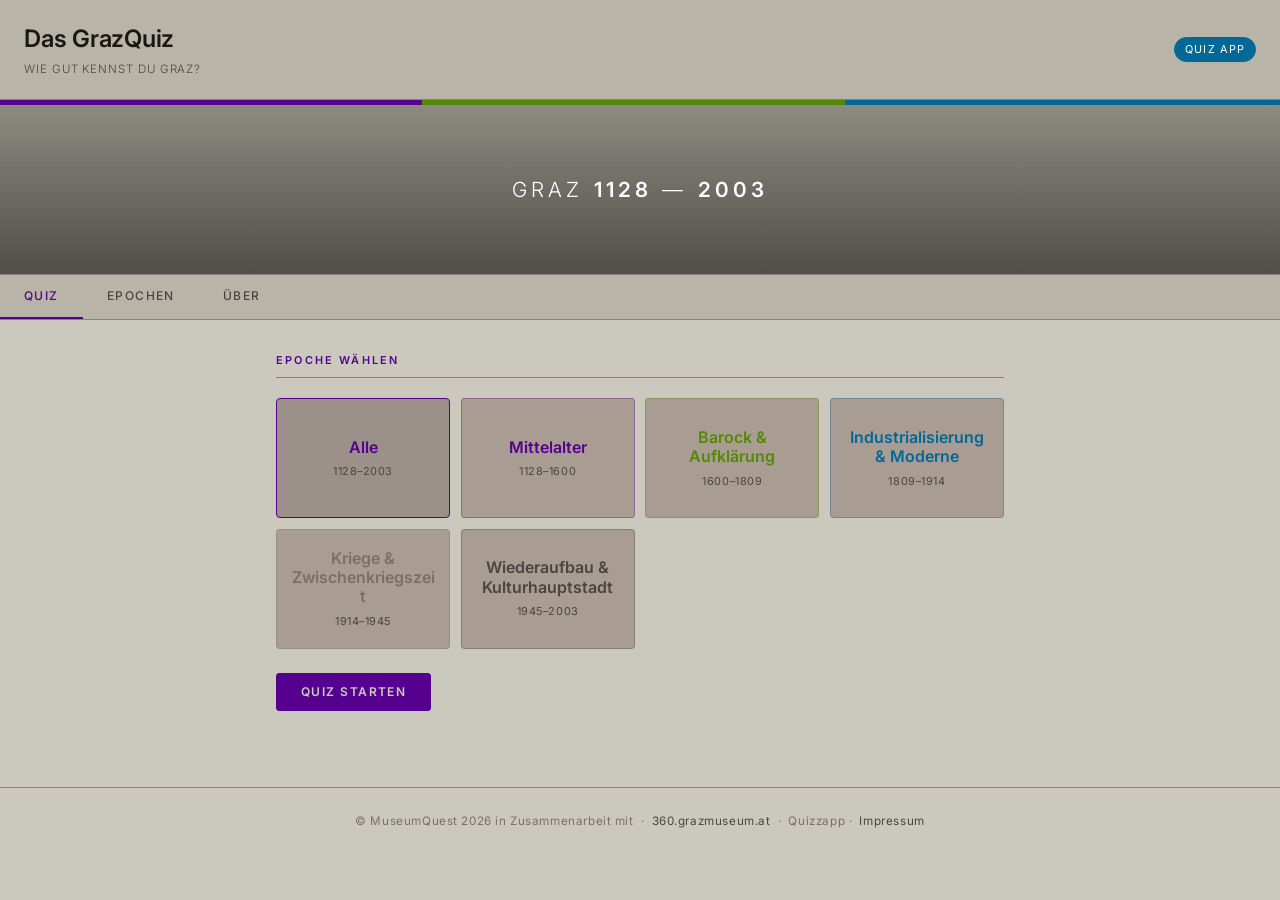
==== index.html @ 008a3ad3 "IMPRESSUM" ====
<!DOCTYPE html>
<html lang="de">

<head>
  <meta charset="UTF-8" />
  <meta name="viewport" content="width=device-width, initial-scale=1.0" />
  <title>Das GrazQuiz</title>
  <link rel="manifest" href="manifest.json" />
  <link rel="icon" href="icon.png" />
  <link href="https://fonts.googleapis.com/css2?family=Inter:wght@300;400;500;600&display=swap" rel="stylesheet" />


  <link rel="stylesheet" href="style.css">

</head>

<body>

  <header>
    <div style="display:flex; align-items:center; gap:1rem;">
      <div>
        <div class="logo-title">Das GrazQuiz</div>
        <div class="logo-sub"> Wie gut kennst du Graz?</div>
      </div>
    </div>
    <div class="header-badge">Quiz App</div>
  </header>

  <div class="color-stripe"></div>

  <div class="hero">
    <div class="hero-images">
      <div style="background-image:url('https://360.grazmuseum.at/site/assets/files/1/01-rathaus-1.1800x0.jpg')"></div>
      <div style="background-image:url('https://360.grazmuseum.at/site/assets/files/1/02-familierochel.1800x0.jpg')">
      </div>
      <div style="background-image:url('https://360.grazmuseum.at/site/assets/files/1/04-kirschenrummel.1800x0.jpg')">
      </div>
      <div style="background-image:url('https://360.grazmuseum.at/site/assets/files/1/05-stadtpark.1800x0.jpg')"></div>
      <div style="background-image:url('https://360.grazmuseum.at/site/assets/files/1/07-trost.1800x0.jpg')"></div>
    </div>
    <div class="hero-overlay">
      <h2>Graz <span>1128</span> — <span>2003</span></h2>
    </div>
  </div>

  <nav>
    <button class="active" onclick="showPanel('quiz', this)">Quiz</button>
    <button onclick="showPanel('epochen', this)">Epochen</button>
    <button onclick="showPanel('ueber', this)">Über</button>
  </nav>

  <main>

    <!-- ══ QUIZ ══ -->
    <div id="panel-quiz" class="panel active">

      <div id="quiz-start">
        <div class="section-title">Epoche wählen</div>
        <div class="epoch-grid" id="epoch-selector">
          <div class="epoch-card selected" data-epoch="alle" onclick="selectEpoch(this)">
            <div class="ep-years">Alle</div>
            <div class="ep-label">1128–2003</div>
          </div>
          <div class="epoch-card" data-epoch="0" onclick="selectEpoch(this)">
            <div class="ep-years">Mittelalter</div>
            <div class="ep-label">1128–1600</div>
          </div>
          <div class="epoch-card" data-epoch="1" onclick="selectEpoch(this)">
            <div class="ep-years">Barock &amp; Aufklärung</div>
            <div class="ep-label">1600–1809</div>
          </div>
          <div class="epoch-card" data-epoch="2" onclick="selectEpoch(this)">
            <div class="ep-years">Industrialisierung &amp; Moderne</div>
            <div class="ep-label">1809–1914</div>
          </div>
          <div class="epoch-card" data-epoch="3" onclick="selectEpoch(this)">
            <div class="ep-years">Kriege &amp; Zwischenkriegszeit</div>
            <div class="ep-label">1914–1945</div>
          </div>
          <div class="epoch-card" data-epoch="4" onclick="selectEpoch(this)">
            <div class="ep-years">Wiederaufbau &amp; Kulturhauptstadt</div>
            <div class="ep-label">1945–2003</div>
          </div>
        </div>
        <div class="btn-row" style="justify-content:flex-start;margin-top:0">
          <button class="btn" onclick="startQuiz()">Quiz starten</button>
        </div>
        <p id="quiz-hint" style="margin-top:0.75rem;font-size:0.8rem;color:#eb5757;"></p>
      </div>

      <div id="quiz-running" style="display:none">
        <div class="score-bar">
          <span class="badge" id="score-badge">Punkte: 0</span>
          <span class="badge" id="q-counter">1 / 10</span>
        </div>
        <div class="progress-track">
          <div class="progress-fill" id="progress-fill" style="width:0%"></div>
        </div>
        <div class="question-box">
          <div class="q-epoch-tag" id="q-epoch-tag"></div>
          <div class="question-text" id="question-text"></div>
          <div class="options" id="options"></div>
          <div class="feedback" id="feedback"></div>
          <div class="fact-box" id="fact-box"></div>
        </div>
        <div class="btn-row">
          <button class="btn" id="next-btn" style="display:none" onclick="nextQuestion()">Weiter →</button>
        </div>
      </div>

      <div id="quiz-result" style="display:none">
        <div class="result-box">
          <div class="section-title" style="text-align:center;border:none;margin-bottom:0.5rem">Ergebnis</div>
          <div class="result-score" id="final-score"></div>
          <div id="result-animation" class="result-animation"></div>
          <div class="result-title" id="result-title"></div>
          <p class="result-label" id="result-label"></p>
          <div class="btn-row">
            <button class="btn outline" onclick="restartQuiz()">Nochmal spielen</button>
            <button class="btn" onclick="showPanel('epochen', document.querySelectorAll('nav button')[1])">Epochen
              erkunden</button>

          </div>
        </div>
      </div>
    </div>

    <!-- ══ EPOCHEN ══ -->
    <div id="panel-epochen" class="panel">
      <div class="section-title">Die fünf Epochen</div>
      <div class="card">
        <h3>1128 – 1600 · Mittelalter & Frühe Neuzeit</h3>
        <p>Die erste urkundliche Erwähnung von Graz stammt aus dem Jahr 1128. In diesen Jahrhunderten entwickelte sich
          Graz von einer Burgsiedlung zur bedeutenden Residenzstadt der Habsburger. Kaiser Friedrich III. wählte Graz
          als Residenz – der Schlossberg, die Stadtmauer und frühe Kirchen prägen das Bild dieser Epoche.</p>
      </div>
      <div class="card">
        <h3>1600 – 1809 · Barock & Aufklärung</h3>
        <p>Die Barockzeit brachte große architektonische Veränderungen. Kirchen, Paläste und Plätze wurden neu
          gestaltet. Die Jesuiten prägten Kultur und Bildung. 1619 verlor Graz seinen Status als Residenzstadt, blieb
          aber Hauptstadt der Steiermark. Napoleon besetzte die Stadt 1809.</p>
      </div>
      <div class="card">
        <h3>1809 – 1914 · Industrialisierung & Moderne</h3>
        <p>Die Eisenbahn kam 1844 nach Graz. Industrie, Bevölkerungswachstum und neue Stadtteile prägten das 19.
          Jahrhundert. Nikola Tesla studierte am Joanneum. Der Stadtpark wurde 1869 eröffnet. Graz wuchs von 30.000 auf
          über 150.000 Einwohner·innen.</p>
      </div>
      <div class="card">
        <h3>1914 – 1945 · Weltkriege & Zwischenkriegszeit</h3>
        <p>Zwei Weltkriege, wirtschaftliche Not und politische Radikalisierung kennzeichnen diese Epoche. Graz erhielt
          den NS-Titel „Stadt der Volkserhebung". Die Synagoge wurde 1938 zerstört. Über 70 Bombenangriffe trafen die
          Stadt. Am 5. Mai 1945 endete der Krieg.</p>
      </div>
      <div class="card">
        <h3>1945 – 2003 · Wiederaufbau & Kulturhauptstadt</h3>
        <p>Demokratie, Wiederaufbau und kultureller Aufbruch. 1960 entstand das Forum Stadtpark als Zentrum der
          Avantgarde. 1999 wurde die Altstadt UNESCO-Weltkulturerbe. 2003 war Graz Kulturhauptstadt Europas – Kunsthaus
          und Murinsel entstanden als Symbole der Moderne.</p>
      </div>
    </div>

    <!-- ══ ÜBER ══ -->
    <div id="panel-ueber" class="panel">
      <div class="section-title">Über das GrazQuiz</div>
      <div class="card">
        <h3>Was ist das GrazQuiz?</h3>
        <p>Das GrazQuiz basiert auf der digitalen Dauerausstellung <strong style="color:var(--off-white)">360 GRAZ. Eine
            Geschichte der Stadt</strong> des GrazMuseums. Es umfasst 40 Fragen zu allen fünf Epochen – mit
          Antwort-Erklärungen nach jeder Frage.<br><br>Als <strong style="color:var(--off-white)">Progressive Web
            App</strong> kann sie auf dem Homescreen installiert werden und funktioniert auch offline.</p>
      </div>
      <div class="card">
        <h3>Epochen</h3>
        <div class="epoch-list">
          <div class="epoch-item">
            <div class="epoch-dot"></div>1128–1600 · Mittelalter & Frühe Neuzeit
          </div>
          <div class="epoch-item">
            <div class="epoch-dot"></div>1600–1809 · Barock & Aufklärung
          </div>
          <div class="epoch-item">
            <div class="epoch-dot"></div>1809–1914 · Industrialisierung & Moderne
          </div>
          <div class="epoch-item">
            <div class="epoch-dot"></div>1914–1945 · Weltkriege & Zwischenkriegszeit
          </div>
          <div class="epoch-item">
            <div class="epoch-dot"></div>1945–2003 · Wiederaufbau & Kulturhauptstadt
          </div>
        </div>
      </div>
      <div class="card">
        <h3>Quelle</h3>
        <p>Alle Inhalte basieren auf der Ausstellung <strong style="color:var(--off-white)">360 GRAZ</strong> des
          GrazMuseums.<br>
          <a href="https://360.grazmuseum.at" target="_blank" style="color:var(--accent)">360.grazmuseum.at ↗</a>
        </p>
      </div>
    </div>

  </main>

  <footer>
    &copy; MuseumQuest 2026 in Zusammenarbeit mit &nbsp;·&nbsp;
    <a href="https://360.grazmuseum.at" target="_blank">360.grazmuseum.at</a>
    &nbsp;·&nbsp; Quizzapp&nbsp;·&nbsp;
    <a href="impressum.html">Impressum</a>
  </footer>

  <!-- Externe JS-Datei laden -->
  <script src="app.js"></script>

  <!-- Service Worker registrieren -->
  <script>
    if ('serviceWorker' in navigator) {
      navigator.serviceWorker.register('service-worker.js');
    }
  </script>
</body>

</html>
---- style.css ----
:root {
    --black: #cbc9bd;
    --dark: #b8b5a8;
    --dark-card: #a99c92;
    --dark-mid: #9b908a;
    --border: #8b8078;
    --border-lt: #7a6f66;
    --white: #1a1815;
    --off-white: #2a251f;
    --muted: #4a453f;
    --accent: #56008f;
    --accent-lt: #7a20b8;
    --accent2: #548805;
    --accent3: #026897;
    --correct: #548805;
    --correct-bg: #f0f8e8;
    --wrong: #8f1a00;
    --wrong-bg: #f8f0e8;
}

* {
    box-sizing: border-box;
    margin: 0;
    padding: 0;
}

body {
    background: var(--black);
    color: var(--off-white);
    font-family: 'Inter', sans-serif;
    font-size: 15px;
    min-height: 100vh;
    line-height: 1.6;
}

/* ── HEADER ── */
header {
    background: var(--dark);
    border-bottom: 1px solid var(--border);
    padding: 1.25rem 1.5rem;
    display: flex;
    align-items: center;
    justify-content: space-between;
    gap: 1rem;
}

.logo-title {
    font-size: clamp(1.1rem, 3vw, 1.5rem);
    font-weight: 600;
    color: var(--white);
    letter-spacing: -0.01em;
}

.logo-sub {
    font-size: 0.72rem;
    color: var(--muted);
    font-weight: 300;
    letter-spacing: 0.08em;
    text-transform: uppercase;
    margin-top: 2px;
}

.header-badge {
    font-size: 0.68rem;
    color: var(--off-white);
    color: #ffffff;
    border: 1px solid var(--accent3);
    background: var(--accent3);
    padding: 3px 10px;
    border-radius: 20px;
    letter-spacing: 0.1em;
    text-transform: uppercase;
    white-space: nowrap;
}

/* ── COLOR STRIPE ── */
.color-stripe {
    height: 5px;
    background: linear-gradient(90deg, #56008f 33%, #548805 33% 66%, #026897 66%);
}

.hero {
    background: var(--dark);
    border-bottom: 1px solid var(--border);
    overflow: hidden;
    position: relative;
    height: 170px;
}

.hero-images {
    display: flex;
    height: 100%;
    gap: 2px;
}

.hero-images div {
    flex: 1;
    background-size: cover;
    background-position: center;
    opacity: 0.5;
    transition: opacity 0.3s;
}

.hero-images div:hover {
    opacity: 0.75;
}

.hero-overlay {
    position: absolute;
    inset: 0;
    display: flex;
    align-items: center;
    justify-content: center;
    background: linear-gradient(to bottom, rgba(10, 10, 10, 0.25), rgba(10, 10, 10, 0.6));
}

.hero-overlay h2 {
    font-size: clamp(0.9rem, 2.5vw, 1.3rem);
    font-weight: 300;
    color: var(--white);
    color: #ffffff;
    letter-spacing: 0.2em;
    text-transform: uppercase;
    text-align: center;
}

.hero-overlay h2 span {
    color: #ffffff;
    font-weight: 600;
}

/* ── NAV ── */
nav {
    display: flex;
    background: var(--dark);
    border-bottom: 1px solid var(--border);
    overflow-x: auto;
}

nav button {
    background: none;
    border: none;
    border-bottom: 2px solid transparent;
    padding: 0.85rem 1.5rem;
    font-family: 'Inter', sans-serif;
    font-size: 0.75rem;
    font-weight: 500;
    letter-spacing: 0.12em;
    text-transform: uppercase;
    color: var(--muted);
    cursor: pointer;
    transition: color 0.2s, border-color 0.2s;
    white-space: nowrap;
}

nav button:hover {
    color: var(--off-white);
}

nav button.active {
    color: var(--accent);
    border-bottom-color: var(--accent);
}

/* ── MAIN ── */
main {
    max-width: 760px;
    margin: 0 auto;
    padding: 2rem 1rem 4rem;
}

.panel {
    display: none;
}

.panel.active {
    display: block;
    animation: fadeIn 0.25s ease;
}

@keyframes fadeIn {
    from {
        opacity: 0;
        transform: translateY(6px);
    }

    to {
        opacity: 1;
        transform: translateY(0);
    }
}

.section-title {
    font-size: 0.68rem;
    font-weight: 600;
    letter-spacing: 0.2em;
    text-transform: uppercase;
    color: var(--accent);
    margin-bottom: 1.25rem;
    padding-bottom: 0.5rem;
    border-bottom: 1px solid var(--border);
}

/* ── CARD ── */
.card {
    background: var(--dark-card);
    border: 1px solid var(--border);
    border-radius: 4px;
    padding: 1.5rem;
    margin-bottom: 1rem;
}

.card h3 {
    font-size: 1rem;
    font-weight: 600;
    color: var(--white);
    margin-bottom: 0.6rem;
}

.card p {
    color: var(--muted);
    font-size: 0.88rem;
    line-height: 1.75;
}

/* ── EPOCH GRID ── */
.epoch-grid {
    display: grid;
    grid-template-columns: repeat(auto-fit, minmax(160px, 1fr));
    gap: 0.65rem;
    margin-bottom: 1.5rem;
}

.epoch-card {
    background: var(--dark-card);
    border: 1px solid var(--border);
    border-radius: 4px;
    padding: 1rem 0.75rem;
    min-height: 120px;
    cursor: pointer;
    transition: border-color 0.2s, background 0.2s;
    text-align: center;
    display: flex;
    flex-direction: column;
    justify-content: center;
    align-items: center;
}

.epoch-card:hover {
    border-color: var(--accent);
    background: var(--dark-mid);
}

.epoch-card.selected {
    border-color: var(--accent);
    background: var(--dark-mid);
}

.epoch-card[data-epoch="alle"] .ep-years {
    color: var(--accent);
}

.epoch-card[data-epoch="0"] .ep-years {
    color: var(--accent);
}

.epoch-card[data-epoch="1"] .ep-years {
    color: var(--accent2);
}

.epoch-card[data-epoch="2"] .ep-years {
    color: var(--accent3);
}

.epoch-card[data-epoch="3"] .ep-years {
    color: var(--border-lt);
}

.epoch-card[data-epoch="4"] .ep-years {
    color: var(--muted);
}

.epoch-card[data-epoch="0"] {
    border-color: rgba(86, 0, 143, 0.35);
}

.epoch-card[data-epoch="1"] {
    border-color: rgba(84, 136, 5, 0.35);
}

.epoch-card[data-epoch="2"] {
    border-color: rgba(2, 104, 151, 0.35);
}

.epoch-card[data-epoch="3"] {
    border-color: rgba(122, 111, 102, 0.35);
}

.epoch-card[data-epoch="4"] {
    border-color: rgba(74, 69, 63, 0.35);
}

.ep-years {
    font-size: clamp(0.85rem, 1.3vw, 1rem);
    font-weight: 600;
    color: var(--accent-lt);
    margin-bottom: 0.45rem;
    white-space: normal;
    word-break: break-word;
    line-height: 1.2;
}

.ep-label {
    font-size: 0.68rem;
    color: var(--muted);
    letter-spacing: 0.05em;
    white-space: normal;
    word-break: break-word;
    line-height: 1.4;
}

/* ── BUTTONS ── */
.btn {
    display: inline-block;
    padding: 0.65rem 1.5rem;
    font-family: 'Inter', sans-serif;
    font-size: 0.75rem;
    font-weight: 600;
    letter-spacing: 0.12em;
    text-transform: uppercase;
    border: 1px solid var(--accent);
    background: var(--accent);
    color: var(--black);
    cursor: pointer;
    border-radius: 3px;
    transition: background 0.2s, border-color 0.2s;
}

.btn:hover {
    background: var(--accent-lt);
    border-color: var(--accent-lt);
}

.btn.outline {
    background: transparent;
    color: var(--accent);
}

.btn.outline:hover {
    background: rgba(200, 168, 75, 0.1);
}

.btn-row {
    display: flex;
    gap: 0.75rem;
    flex-wrap: wrap;
    justify-content: center;
    margin-top: 1.5rem;
}

/* ── QUIZ ── */
.score-bar {
    display: flex;
    justify-content: space-between;
    align-items: center;
    margin-bottom: 1rem;
}

.badge {
    font-size: 0.68rem;
    font-weight: 600;
    letter-spacing: 0.1em;
    text-transform: uppercase;
    padding: 3px 12px;
    border: 1px solid var(--border-lt);
    border-radius: 20px;
    color: var(--muted);
    background: var(--dark-card);
}

.progress-track {
    height: 2px;
    background: var(--border);
    border-radius: 1px;
    margin-bottom: 1.5rem;
}

.progress-fill {
    height: 100%;
    background: var(--accent);
    border-radius: 1px;
    transition: width 0.4s ease;
}

.question-box {
    background: var(--dark-card);
    border: 1px solid var(--border);
    border-radius: 4px;
    padding: 1.75rem;
}

.q-epoch-tag {
    font-size: 0.65rem;
    font-weight: 600;
    letter-spacing: 0.14em;
    text-transform: uppercase;
    color: var(--accent);
    margin-bottom: 0.75rem;
}

.question-text {
    font-size: 1.05rem;
    font-weight: 500;
    color: var(--white);
    margin-bottom: 1.4rem;
    line-height: 1.5;
}

.options {
    display: flex;
    flex-direction: column;
    gap: 8px;
}

.opt-btn {
    text-align: left;
    padding: 0.8rem 1rem;
    font-family: 'Inter', sans-serif;
    font-size: 0.88rem;
    border: 1px solid var(--border-lt);
    background: var(--dark-mid);
    color: var(--off-white);
    cursor: pointer;
    border-radius: 3px;
    transition: border-color 0.15s, background 0.15s;
}

.opt-btn:hover:not(:disabled) {
    border-color: var(--accent);
    background: rgba(200, 168, 75, 0.07);
}

.opt-btn.correct {
    background: var(--correct-bg);
    border-color: var(--correct);
    color: #6fcf97;
}

.opt-btn.wrong {
    background: var(--wrong-bg);
    border-color: var(--wrong);
    color: #eb5757;
}

.opt-btn:disabled {
    cursor: default;
}

.feedback {
    margin-top: 1rem;
    font-size: 0.83rem;
    color: var(--muted);
    min-height: 1.3rem;
    font-style: italic;
}

.fact-box {
    margin-top: 0.75rem;
    padding: 0.75rem 1rem;
    background: var(--dark-mid);
    border-left: 2px solid var(--accent);
    border-radius: 2px;
    font-size: 0.83rem;
    color: var(--muted);
    display: none;
}

.fact-box.show {
    display: block;
}

/* ── RESULT ── */
.result-box {
    text-align: center;
    background: var(--dark-card);
    border: 1px solid var(--border);
    border-radius: 4px;
    padding: 3rem 2rem;
}

.result-score {
    font-size: 3.5rem;
    font-weight: 600;
    color: var(--accent);
    line-height: 1;
    margin: 0.5rem 0;
}

.result-animation {
    font-size: 5rem;
    text-align: center;
    animation: bounceIn 0.6s ease;
}

@keyframes bounceIn {
    0% {
        transform: scale(0);
        opacity: 0;
    }

    60% {
        transform: scale(1.2);
        opacity: 1;
    }

    100% {
        transform: scale(1);
    }
}

.result-title {
    font-size: 1.1rem;
    font-weight: 600;
    color: var(--white);
    margin-bottom: 0.4rem;
}

.result-label {
    color: var(--muted);
    font-size: 0.88rem;
    margin-bottom: 0.5rem;
}

/* ── EPOCHEN INFO ── */
.epoch-list {
    margin-top: 0.75rem;
    display: flex;
    flex-direction: column;
    gap: 6px;
}

.epoch-item {
    display: flex;
    align-items: center;
    gap: 0.75rem;
    padding: 0.5rem 0.75rem;
    background: var(--dark-mid);
    border-radius: 3px;
    font-size: 0.83rem;
    color: var(--muted);
}

.epoch-dot {
    width: 7px;
    height: 7px;
    border-radius: 50%;
    background: var(--accent);
    flex-shrink: 0;
}

/* ── FOOTER ── */
footer {
    text-align: center;
    padding: 1.5rem;
    font-size: 0.73rem;
    color: var(--border-lt);
    border-top: 1px solid var(--border);
    letter-spacing: 0.05em;
}

footer a {
    color: var(--muted);
    text-decoration: none;
}

footer a:hover {
    color: var(--accent);
}

@media (max-width: 480px) {
    header {
        flex-direction: column;
        align-items: flex-start;
    }

    .hero {
        height: 110px;
    }

    .question-box {
        padding: 1.25rem;
    }

    nav button {
        padding: 0.75rem 1rem;
    }
}
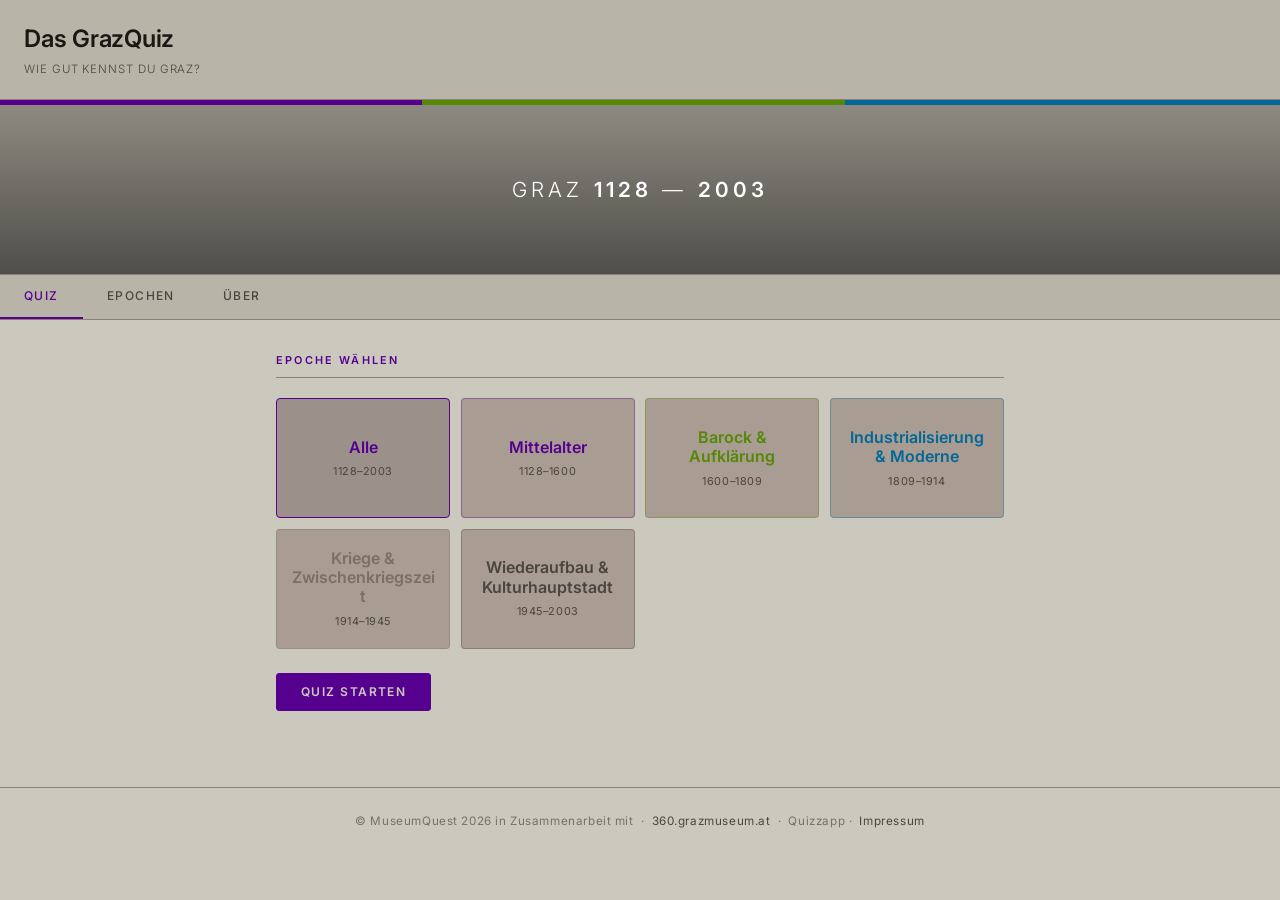
==== commit a36e41b8: "Icon und app install button hinzugefügt, damit die App auf dem Smartphone installiert werden kann." ====
--- a/index.html
+++ b/index.html
@@ -6,7 +6,13 @@
   <meta name="viewport" content="width=device-width, initial-scale=1.0" />
   <title>Das GrazQuiz</title>
   <link rel="manifest" href="manifest.json" />
+  <meta name="application-name" content="Das GrazQuiz" />
+  <meta name="mobile-web-app-capable" content="yes" />
+  <meta name="apple-mobile-web-app-capable" content="yes" />
+  <meta name="apple-mobile-web-app-title" content="Das GrazQuiz" />
+  <meta name="apple-mobile-web-app-status-bar-style" content="black-translucent" />
   <link rel="icon" href="icon.png" />
+  <link rel="apple-touch-icon" sizes="180x180" href="icon.png" />
   <link href="https://fonts.googleapis.com/css2?family=Inter:wght@300;400;500;600&display=swap" rel="stylesheet" />
 
 
@@ -23,7 +29,9 @@
         <div class="logo-sub"> Wie gut kennst du Graz?</div>
       </div>
     </div>
-    <div class="header-badge">Quiz App</div>
+    <div style="display:flex; align-items:center; gap:0.75rem;">
+      <button id="installBtn" class="header-badge install-btn" style="display:none" type="button">App installieren</button>
+    </div>
   </header>
 
   <div class="color-stripe"></div>
--- a/style.css
+++ b/style.css
@@ -71,6 +71,15 @@
     letter-spacing: 0.1em;
     text-transform: uppercase;
     white-space: nowrap;
+    cursor: pointer;
+    display: inline-flex;
+    align-items: center;
+    justify-content: center;
+}
+
+.header-badge:hover {
+    background: var(--accent);
+    border-color: var(--accent);
 }
 
 /* ── COLOR STRIPE ── */
@@ -348,6 +357,15 @@
 
 .btn.outline:hover {
     background: rgba(200, 168, 75, 0.1);
+}
+
+.install-btn {
+    min-width: 160px;
+    padding: 0.6rem 1rem;
+}
+
+header .install-btn {
+    margin: 0;
 }
 
 .btn-row {
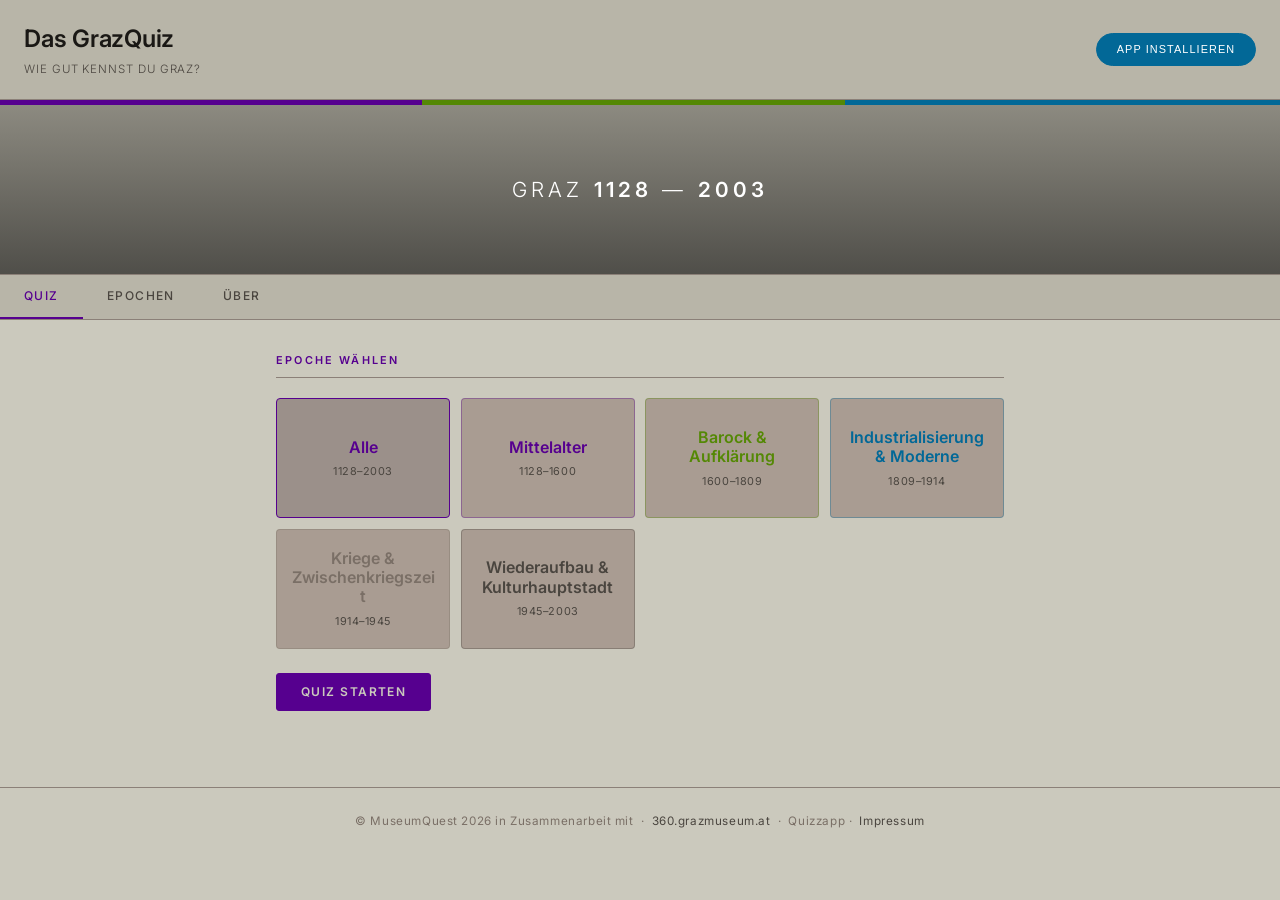
==== commit 4a95dd3a: "CSS angepasst" ====
--- a/index.html
+++ b/index.html
@@ -30,7 +30,7 @@
       </div>
     </div>
     <div style="display:flex; align-items:center; gap:0.75rem;">
-      <button id="installBtn" class="header-badge install-btn" style="display:none" type="button">App installieren</button>
+      <button id="installBtn" class="header-badge install-btn" type="button">App installieren</button>
     </div>
   </header>
 
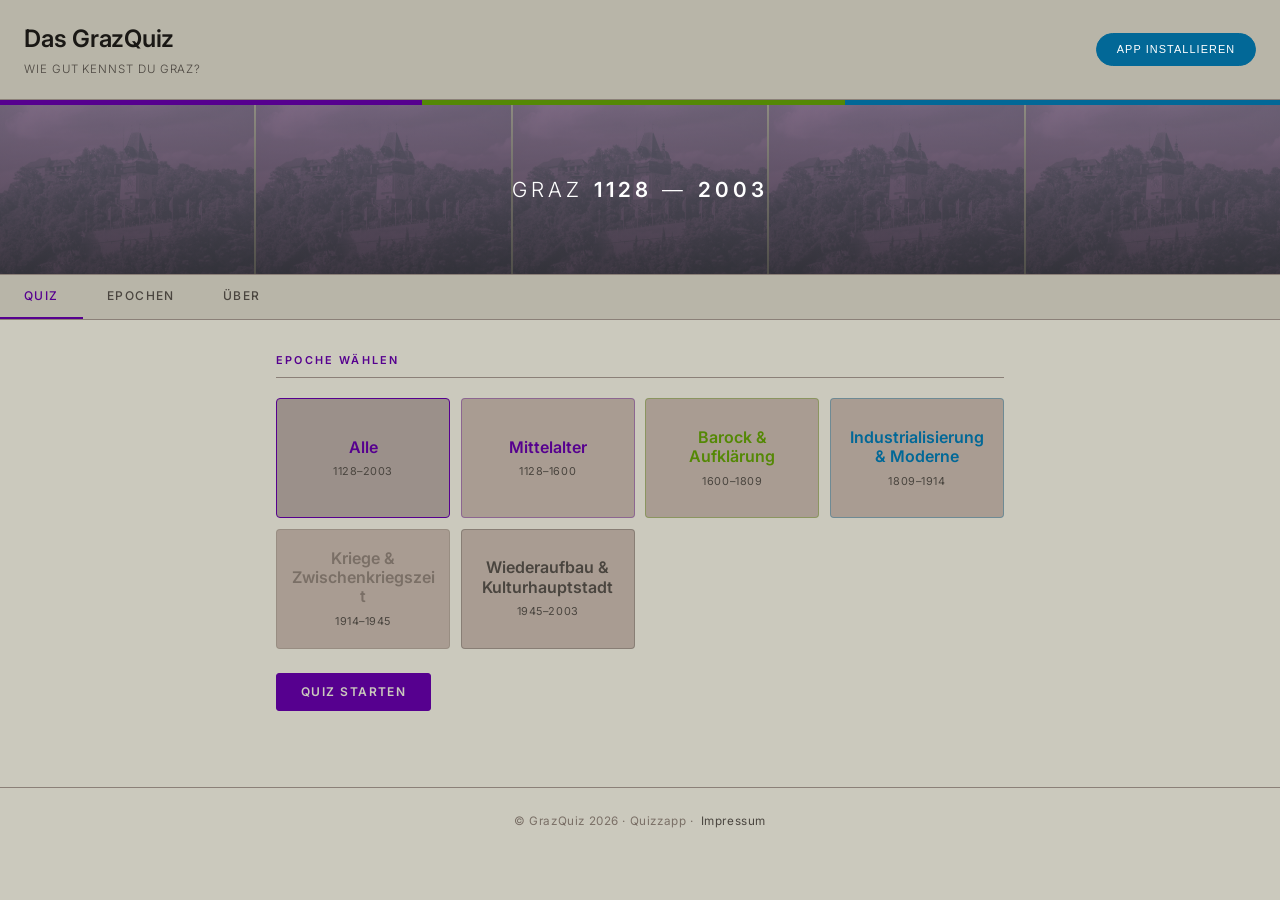
==== commit 4dc3eccf: "Neue App ohne Museum" ====
--- a/index.html
+++ b/index.html
@@ -11,8 +11,8 @@
   <meta name="apple-mobile-web-app-capable" content="yes" />
   <meta name="apple-mobile-web-app-title" content="Das GrazQuiz" />
   <meta name="apple-mobile-web-app-status-bar-style" content="black-translucent" />
-  <link rel="icon" href="icon.png" />
-  <link rel="apple-touch-icon" sizes="180x180" href="icon.png" />
+  <link rel="icon" href="Uhrturm.png" />
+  <link rel="apple-touch-icon" sizes="180x180" href="Uhrturm.png" />
   <link href="https://fonts.googleapis.com/css2?family=Inter:wght@300;400;500;600&display=swap" rel="stylesheet" />
 
 
@@ -38,13 +38,11 @@
 
   <div class="hero">
     <div class="hero-images">
-      <div style="background-image:url('https://360.grazmuseum.at/site/assets/files/1/01-rathaus-1.1800x0.jpg')"></div>
-      <div style="background-image:url('https://360.grazmuseum.at/site/assets/files/1/02-familierochel.1800x0.jpg')">
-      </div>
-      <div style="background-image:url('https://360.grazmuseum.at/site/assets/files/1/04-kirschenrummel.1800x0.jpg')">
-      </div>
-      <div style="background-image:url('https://360.grazmuseum.at/site/assets/files/1/05-stadtpark.1800x0.jpg')"></div>
-      <div style="background-image:url('https://360.grazmuseum.at/site/assets/files/1/07-trost.1800x0.jpg')"></div>
+      <div style="background-image:url('Uhrturm.png')"></div>
+      <div style="background-image:url('Uhrturm.png')"></div>
+      <div style="background-image:url('Uhrturm.png')"></div>
+      <div style="background-image:url('Uhrturm.png')"></div>
+      <div style="background-image:url('Uhrturm.png')"></div>
     </div>
     <div class="hero-overlay">
       <h2>Graz <span>1128</span> — <span>2003</span></h2>
@@ -173,10 +171,13 @@
       <div class="section-title">Über das GrazQuiz</div>
       <div class="card">
         <h3>Was ist das GrazQuiz?</h3>
-        <p>Das GrazQuiz basiert auf der digitalen Dauerausstellung <strong style="color:var(--off-white)">360 GRAZ. Eine
-            Geschichte der Stadt</strong> des GrazMuseums. Es umfasst 40 Fragen zu allen fünf Epochen – mit
-          Antwort-Erklärungen nach jeder Frage.<br><br>Als <strong style="color:var(--off-white)">Progressive Web
-            App</strong> kann sie auf dem Homescreen installiert werden und funktioniert auch offline.</p>
+        <p>Das GrazQuiz ist ein allgemeines Quiz über Graz. Es umfasst 40 Fragen zu allen fünf Epochen – mit
+          Antwort-Erklärungen nach jeder Frage.<br><br>Die Fragen stammen von der Quelle
+          <a href="https://de.wikipedia.org/wiki/Graz" target="_blank"
+            style="color:var(--accent)">https://de.wikipedia.org/wiki/Graz</a>.
+          Als <strong style="color:var(--off-white)">Progressive Web App</strong> kann sie auf dem Homescreen
+          installiert werden und funktioniert auch offline.
+        </p>
       </div>
       <div class="card">
         <h3>Epochen</h3>
@@ -200,9 +201,9 @@
       </div>
       <div class="card">
         <h3>Quelle</h3>
-        <p>Alle Inhalte basieren auf der Ausstellung <strong style="color:var(--off-white)">360 GRAZ</strong> des
-          GrazMuseums.<br>
-          <a href="https://360.grazmuseum.at" target="_blank" style="color:var(--accent)">360.grazmuseum.at ↗</a>
+        <p>Alle Fragen basieren auf der Wikipedia-Seite zu Graz:<br>
+          <a href="https://de.wikipedia.org/wiki/Graz" target="_blank"
+            style="color:var(--accent)">de.wikipedia.org/wiki/Graz ↗</a>
         </p>
       </div>
     </div>
@@ -210,21 +211,12 @@
   </main>
 
   <footer>
-    &copy; MuseumQuest 2026 in Zusammenarbeit mit &nbsp;·&nbsp;
-    <a href="https://360.grazmuseum.at" target="_blank">360.grazmuseum.at</a>
-    &nbsp;·&nbsp; Quizzapp&nbsp;·&nbsp;
+    &copy; GrazQuiz 2026 · Quizzapp&nbsp;·&nbsp;
     <a href="impressum.html">Impressum</a>
   </footer>
 
   <!-- Externe JS-Datei laden -->
   <script src="app.js"></script>
-
-  <!-- Service Worker registrieren -->
-  <script>
-    if ('serviceWorker' in navigator) {
-      navigator.serviceWorker.register('service-worker.js');
-    }
-  </script>
 </body>
 
 </html>
--- a/style.css
+++ b/style.css
@@ -42,6 +42,7 @@
     align-items: center;
     justify-content: space-between;
     gap: 1rem;
+    flex-wrap: wrap;
 }
 
 .logo-title {
@@ -66,7 +67,7 @@
     color: #ffffff;
     border: 1px solid var(--accent3);
     background: var(--accent3);
-    padding: 3px 10px;
+    padding: 6px 12px;
     border-radius: 20px;
     letter-spacing: 0.1em;
     text-transform: uppercase;
@@ -75,6 +76,7 @@
     display: inline-flex;
     align-items: center;
     justify-content: center;
+    min-width: 160px;
 }
 
 .header-badge:hover {
@@ -598,7 +600,21 @@
 @media (max-width: 480px) {
     header {
         flex-direction: column;
-        align-items: flex-start;
+        align-items: stretch;
+    }
+
+    header>div:last-child {
+        width: 100%;
+        display: flex;
+        justify-content: flex-end;
+        margin-top: 0.75rem;
+    }
+
+    .header-badge {
+        width: 100%;
+        max-width: 260px;
+        white-space: normal;
+        padding: 0.75rem 1rem;
     }
 
     .hero {
